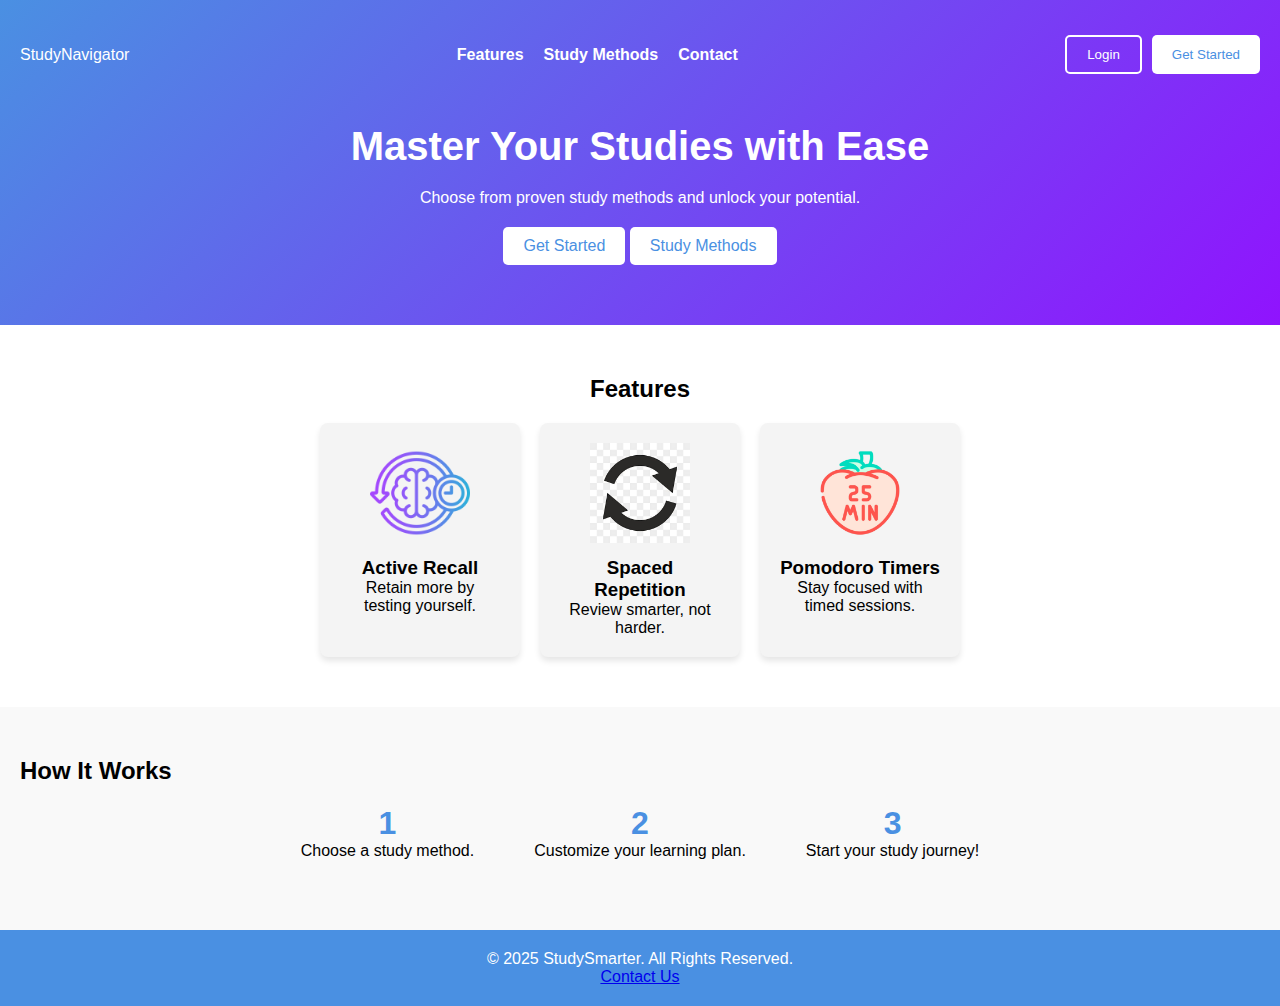
==== index.html @ 05158942 "Add files via upload" ====
<!DOCTYPE html>
<html lang="en">
<head>
  <meta charset="UTF-8">
  <meta name="viewport" content="width=device-width, initial-scale=1.0">
  <title>studynavigator</title>
  <link rel="stylesheet" href="css/styles.css">
  
</head>
<script src="js/script.js"></script>
<body>
  <!-- Hero Section -->
  <header class="hero">
    <nav class="navbar">
      <div class="logo">StudyNavigator</div>
      <ul class="nav-links">
        <li><a href="#features">Features</a></li>
        <li><a href="#methods">Study Methods</a></li>
        <li><a href="#contact">Contact</a></li>
      </ul>
      <div class="auth-buttons">
        <button class="login-btn">Login</button>
        <button class="signup-btn" onclick="window.location.href='signup.html';" >Get Started</button>
      </div>
    </nav>
    </nav>
    <div class="hero-content">
      <h1>Master Your Studies with Ease</h1>
      <p>Choose from proven study methods and unlock your potential.</p>
      <button class="cta" onclick="window.location.href='signup.html';" >Get Started</button>
      <button class="cta" onclick="window.location.href = 'study-methods.html';">Study Methods</button>
    </div>
  </header>

  <!-- Features Section -->
  <section id="features" class="features">
    <h2>Features</h2>
    <div class="feature-cards">
      <div class="card">
        <img src="Assets/active-recall.png" alt="Active Recall">
        <h3>Active Recall</h3>
        <p>Retain more by testing yourself.</p>
      </div>
      <div class="card">
        <img src="Assets/spaced-repetition.png" alt="Spaced Repetition">
        <h3>Spaced Repetition</h3>
        <p>Review smarter, not harder.</p>
      </div>
      <div class="card">
        <img src="Assets/pomodoro.png" alt="Pomodoro Technique">
        <h3>Pomodoro Timers</h3>
        <p>Stay focused with timed sessions.</p>
      </div>
    </div>
  </section>

  <!-- How It Works Section -->
  <section id="methods" class="how-it-works">
    <h2>How It Works</h2>
    <div class="steps">
      <div class="step">
        <span>1</span>
        <p>Choose a study method.</p>
      </div>
      <div class="step">
        <span>2</span>
        <p>Customize your learning plan.</p>
      </div>
      <div class="step">
        <span>3</span>
        <p>Start your study journey!</p>
      </div>
    </div>
  </section>

  <!-- Footer -->
  <footer>
    <p>&copy; 2025 StudySmarter. All Rights Reserved.</p>
    <p><a href="#contact">Contact Us</a></p>
  </footer>
</body>
</html>
---- css/styles.css ----
/* General Reset */
* {
    margin: 0;
    padding: 0;
    box-sizing: border-box;
    font-family: 'Arial', sans-serif;
  }
  
  /* Hero Section */
  .hero {
    background: linear-gradient(135deg, #4a90e2, #9013fe);
    color: white;
    text-align: center;
    padding: 60px 20px;
  }
  
  .navbar {
    display: flex;
    justify-content: space-between;
    align-items: center;
    padding: -10px 20px;
    margin-top: -25px;
  }
  
  .nav-links {
    list-style: none;
    display: flex;
    gap: 20px;
  }
  
  .nav-links a {
    text-decoration: none;
    color: white;
    font-weight: bold;
  }
  
  .hero-content {
    margin-top: 50px;
  }
  
  .hero-content h1 {
    font-size: 2.5rem;
  }
  
  .hero-content p {
    margin: 20px 0;
  }
  
  .cta {
    background-color: #fff;
    color: #4a90e2;
    border: none;
    padding: 10px 20px;
    font-size: 1rem;
    border-radius: 5px;
    cursor: pointer;
  }
  
  /* Features Section */
  .features {
    text-align: center;
    padding: 50px 20px;
  }
  
  .feature-cards {
    display: flex;
    justify-content: center;
    gap: 20px;
    margin-top: 20px;
  }
  
  .card {
    background-color: #f4f4f4;
    padding: 20px;
    border-radius: 8px;
    width: 200px;
    text-align: center;
    box-shadow: 0 4px 6px rgba(0, 0, 0, 0.1);
  }
  
  .card img {
    width: 100px;
    height: auto;
    margin-bottom: 10px;
  }
  
  /* How It Works Section */
  .how-it-works {
    padding: 50px 20px;
    background-color: #f9f9f9;
  }
  
  .steps {
    display: flex;
    justify-content: center;
    gap: 20px;
  }
  
  .step {
    text-align: center;
    padding: 20px;
  }
  
  .step span {
    display: block;
    font-size: 2rem;
    font-weight: bold;
    color: #4a90e2;
  }
  
  /* Footer */
  footer {
    text-align: center;
    padding: 20px;
    background-color: #4a90e2;
    color: white;
  }

  /* Login and Signup*/
  .auth-buttons {
    display: flex;
    gap: 10px;
  }
  
  .login-btn {
    background-color: transparent;
    color: #fff;
    padding: 10px 20px;
    border: 2px solid #fff;
    border-radius: 5px;
    cursor: pointer;
  }
  
  .signup-btn {
    background-color: #fff;
    color: #4a90e2;
    padding: 10px 20px;
    border: none;
    border-radius: 5px;
    cursor: pointer;
  }

  .login-btn:hover, .signup-btn:hover {
    background-color: #f0f0f0;
  }
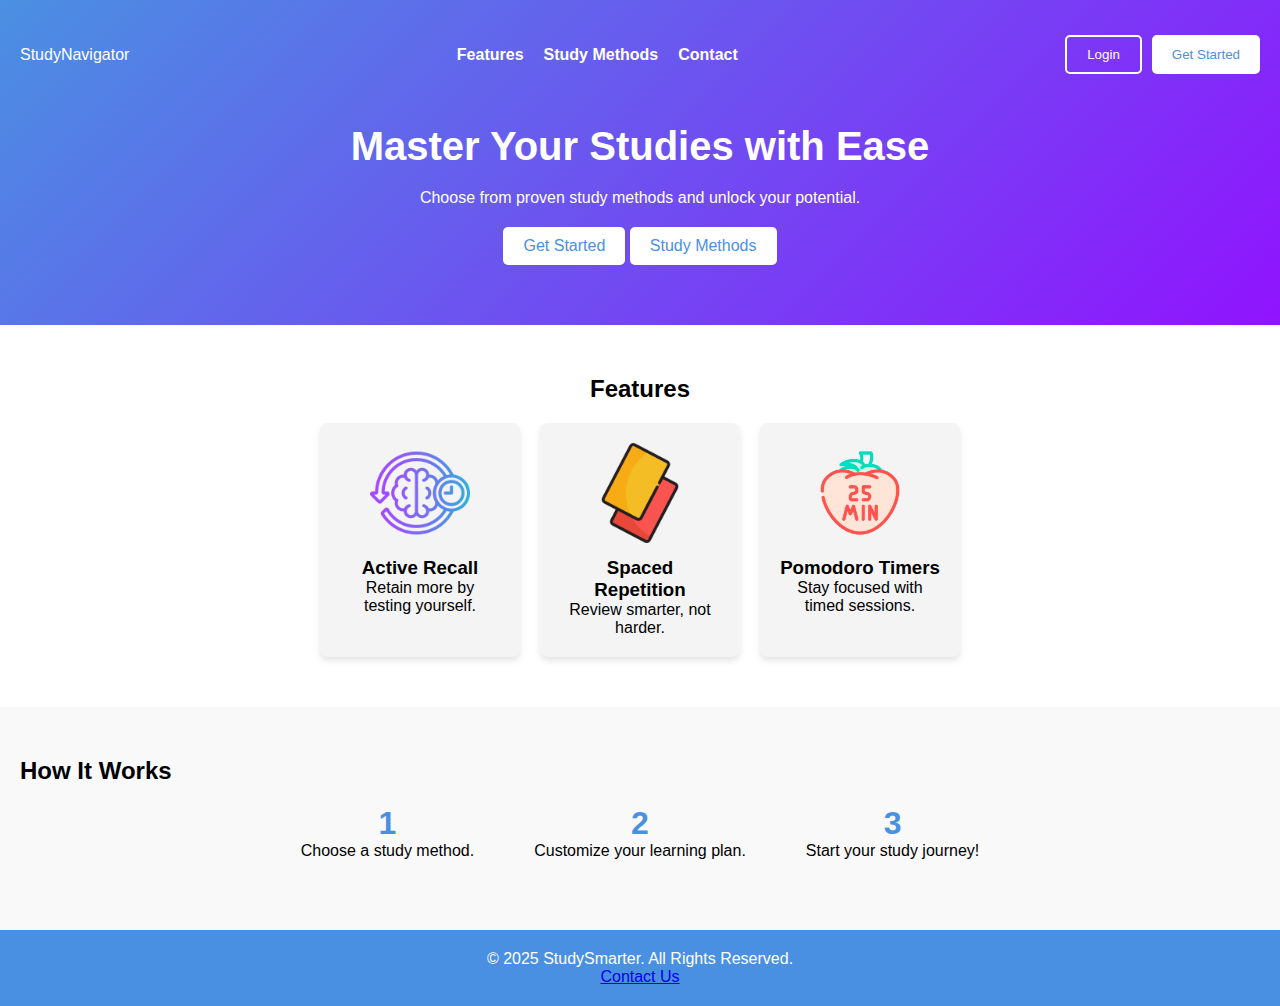
==== commit fe7026da: "changed space repitition logo" ====
--- a/index.html
+++ b/index.html
@@ -42,7 +42,7 @@
         <p>Retain more by testing yourself.</p>
       </div>
       <div class="card">
-        <img src="Assets/spaced-repetition.png" alt="Spaced Repetition">
+        <img src="Assets/spaced-repetition1.png" alt="Spaced Repetition">
         <h3>Spaced Repetition</h3>
         <p>Review smarter, not harder.</p>
       </div>
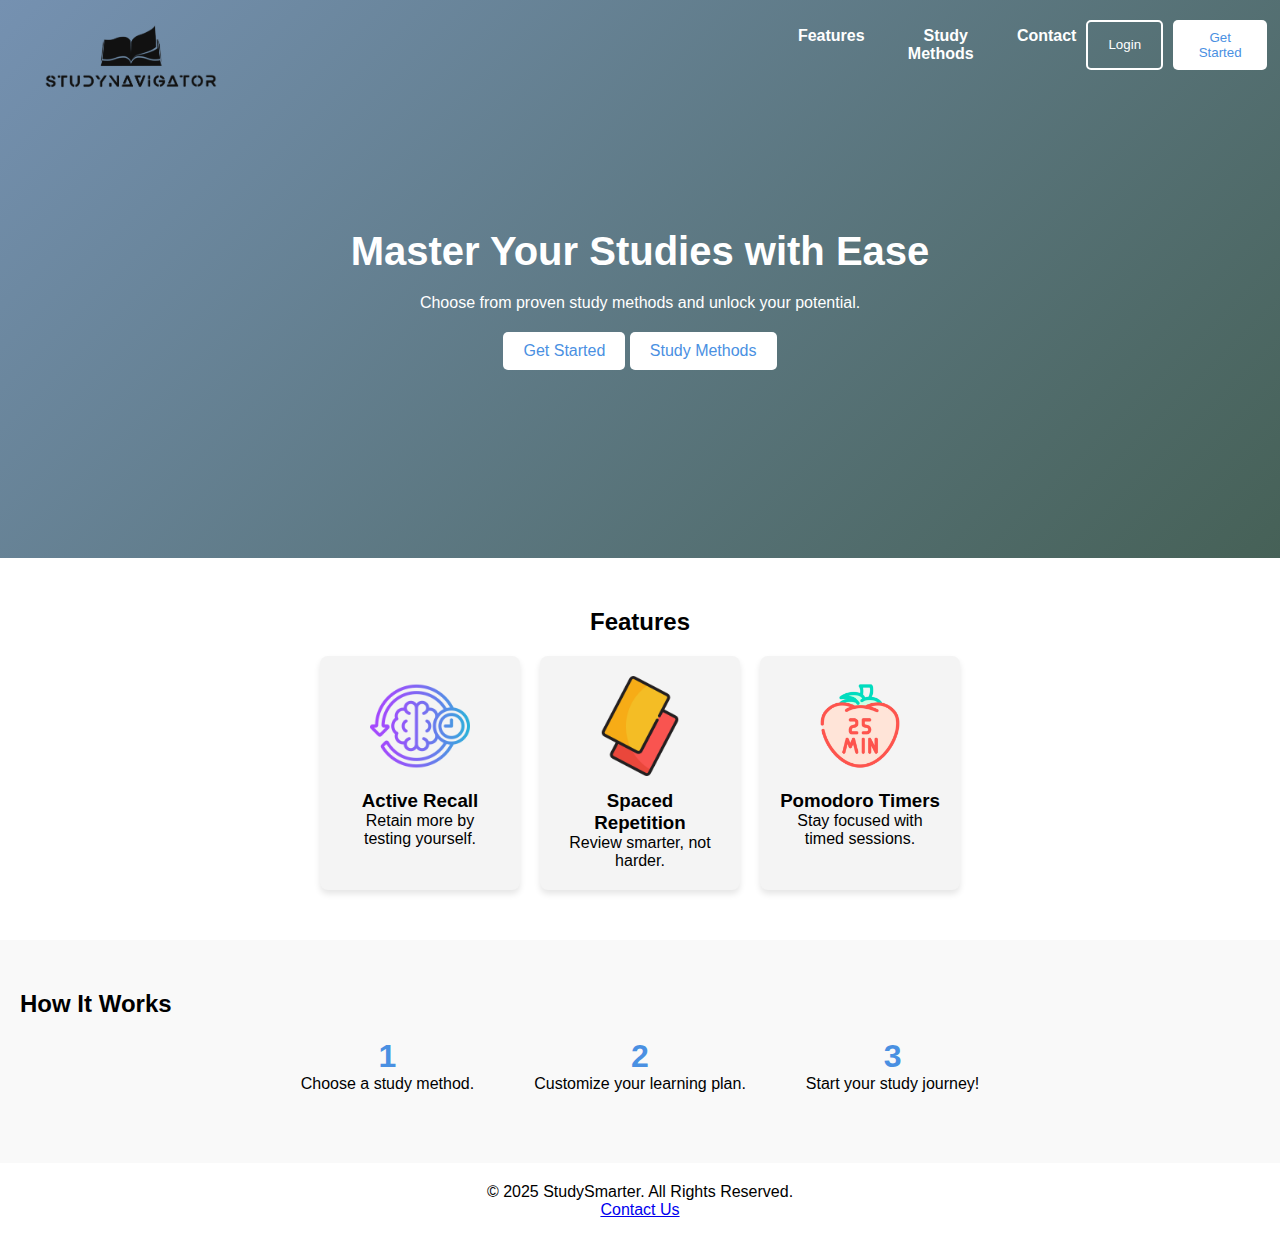
==== commit 44ffa39f: "home page changes" ====
--- a/index.html
+++ b/index.html
@@ -9,10 +9,15 @@
 </head>
 <script src="js/script.js"></script>
 <body>
+
   <!-- Hero Section -->
   <header class="hero">
     <nav class="navbar">
-      <div class="logo">StudyNavigator</div>
+      <div class="logo">
+        <a href="#">
+        <img src="Assets/crop+transparent+Logo.png" alt="StudyNavigator">
+        </a>
+      </div>
       <ul class="nav-links">
         <li><a href="#features">Features</a></li>
         <li><a href="#methods">Study Methods</a></li>
@@ -23,7 +28,8 @@
         <button class="signup-btn" onclick="window.location.href='signup.html';" >Get Started</button>
       </div>
     </nav>
-    </nav>
+   
+    
     <div class="hero-content">
       <h1>Master Your Studies with Ease</h1>
       <p>Choose from proven study methods and unlock your potential.</p>
--- a/css/styles.css
+++ b/css/styles.css
@@ -8,34 +8,45 @@
   
   /* Hero Section */
   .hero {
-    background: linear-gradient(135deg, #4a90e2, #9013fe);
+    background: linear-gradient(135deg, #7591b1, #466157);
     color: white;
     text-align: center;
-    padding: 60px 20px;
+    padding-bottom: 60px;
+  }
+
+  .logo img{
+    display: flex;
+    justify-content: flex-start;
+    width: 30%;
+    cursor: pointer;
+    padding: 3% 4% 0%;
   }
   
   .navbar {
     display: flex;
     justify-content: space-between;
-    align-items: center;
-    padding: -10px 20px;
-    margin-top: -25px;
+    align-items: center; 
+    padding: 0px 1%;
   }
   
   .nav-links {
     list-style: none;
     display: flex;
     gap: 20px;
+    align-items: baseline;
+      
   }
   
   .nav-links a {
     text-decoration: none;
     color: white;
     font-weight: bold;
+    margin-right: 10px;
   }
   
   .hero-content {
     margin-top: 50px;
+    padding: 7% 0% 10%;
   }
   
   .hero-content h1 {
@@ -112,8 +123,8 @@
   footer {
     text-align: center;
     padding: 20px;
-    background-color: #4a90e2;
-    color: white;
+    background-color: white;
+    color: black;
   }
 
   /* Login and Signup*/
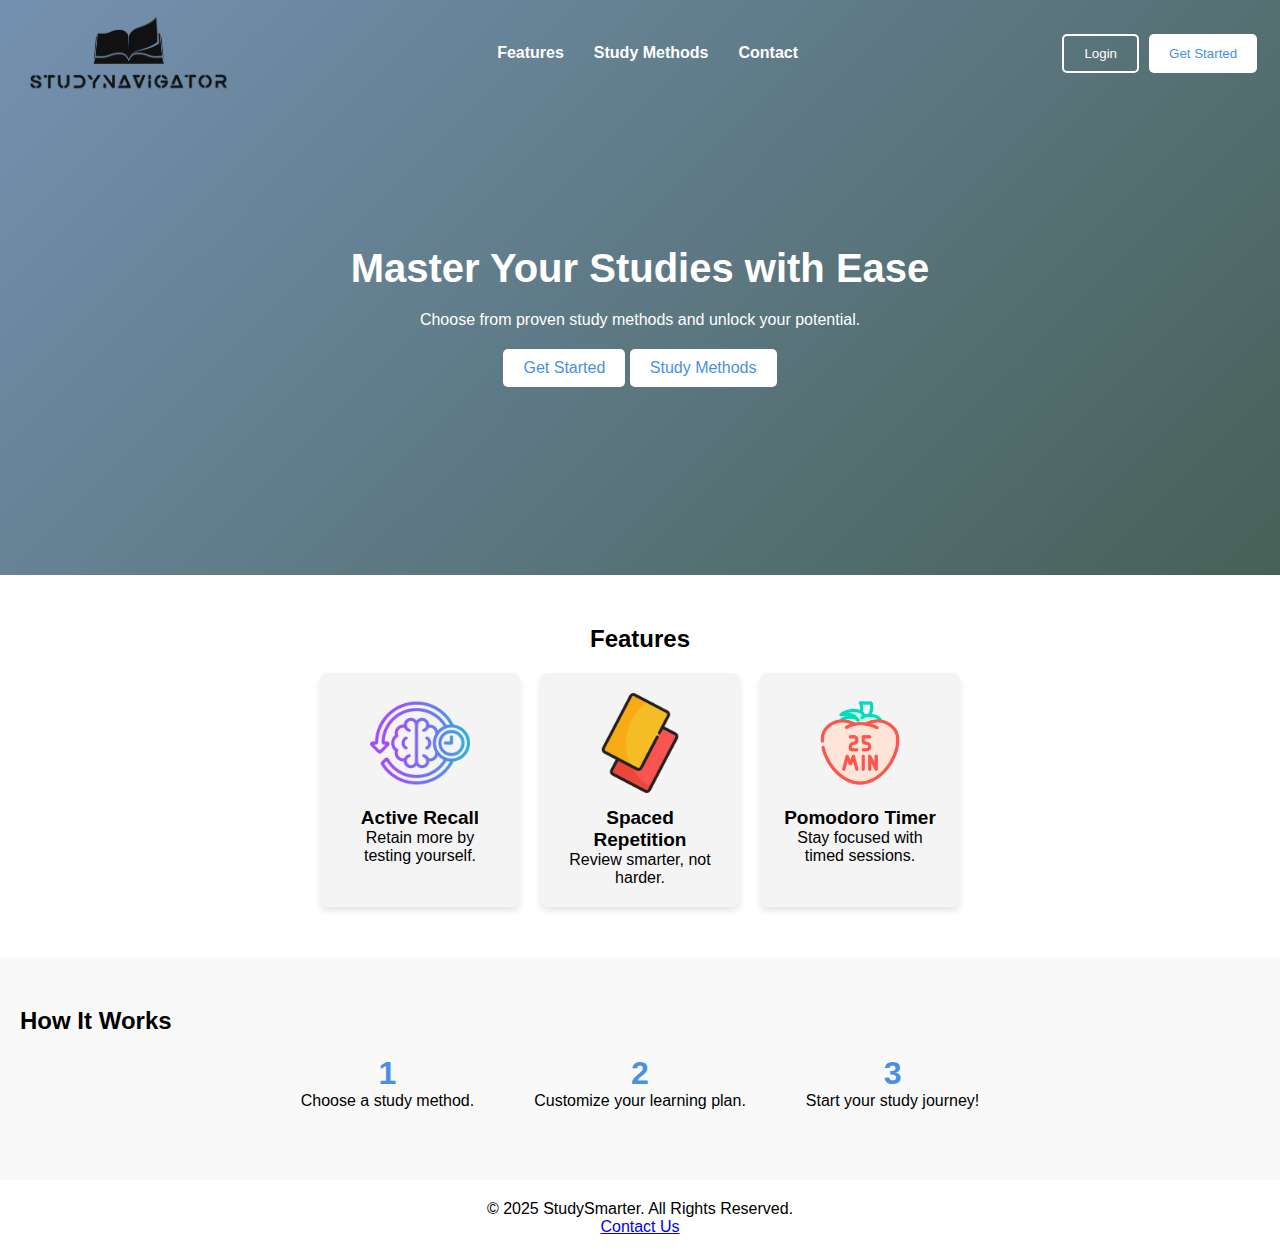
==== commit 54995125: "start spacedREP" ====
--- a/index.html
+++ b/index.html
@@ -44,17 +44,17 @@
     <div class="feature-cards">
       <div class="card">
         <img src="Assets/active-recall.png" alt="Active Recall">
-        <h3>Active Recall</h3>
+        <a href="#">Active Recall</a>
         <p>Retain more by testing yourself.</p>
       </div>
       <div class="card">
         <img src="Assets/spaced-repetition1.png" alt="Spaced Repetition">
-        <h3>Spaced Repetition</h3>
+        <a href="spacedRepetition.html">Spaced Repetition</a>
         <p>Review smarter, not harder.</p>
       </div>
       <div class="card">
         <img src="Assets/pomodoro.png" alt="Pomodoro Technique">
-        <h3>Pomodoro Timers</h3>
+        <a href="pomodoro.html">Pomodoro Timer</a>
         <p>Stay focused with timed sessions.</p>
       </div>
     </div>
--- a/css/styles.css
+++ b/css/styles.css
@@ -17,9 +17,11 @@
   .logo img{
     display: flex;
     justify-content: flex-start;
-    width: 30%;
+    max-width: 200px; 
+    height: auto; 
     cursor: pointer;
-    padding: 3% 4% 0%;
+    padding: 0;
+    margin: 15px 15px;
   }
   
   .navbar {
@@ -27,6 +29,7 @@
     justify-content: space-between;
     align-items: center; 
     padding: 0px 1%;
+    margin-right: 10px;
   }
   
   .nav-links {
@@ -94,6 +97,13 @@
     height: auto;
     margin-bottom: 10px;
   }
+
+  .card a{
+    text-decoration: none;
+    color: black;
+    font-weight: bold;
+    font-size: 19px;
+  }
   
   /* How It Works Section */
   .how-it-works {
